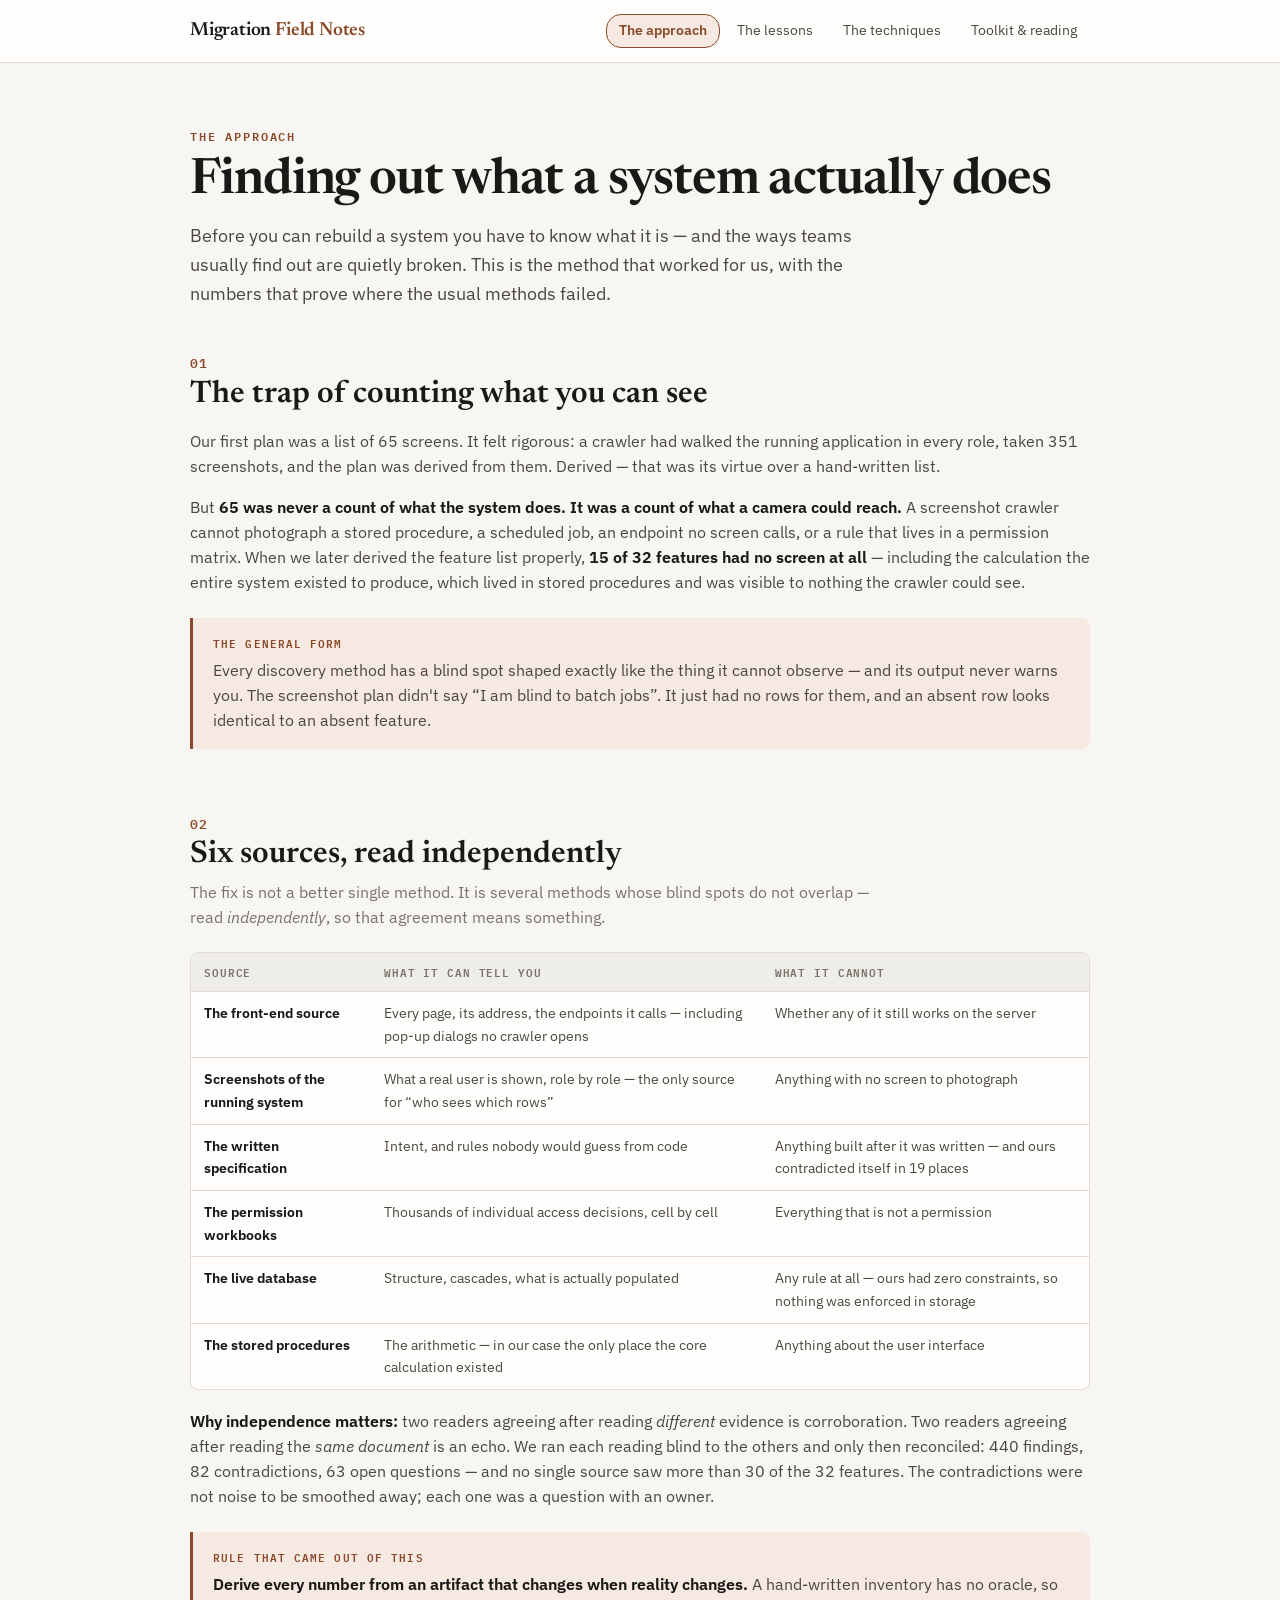
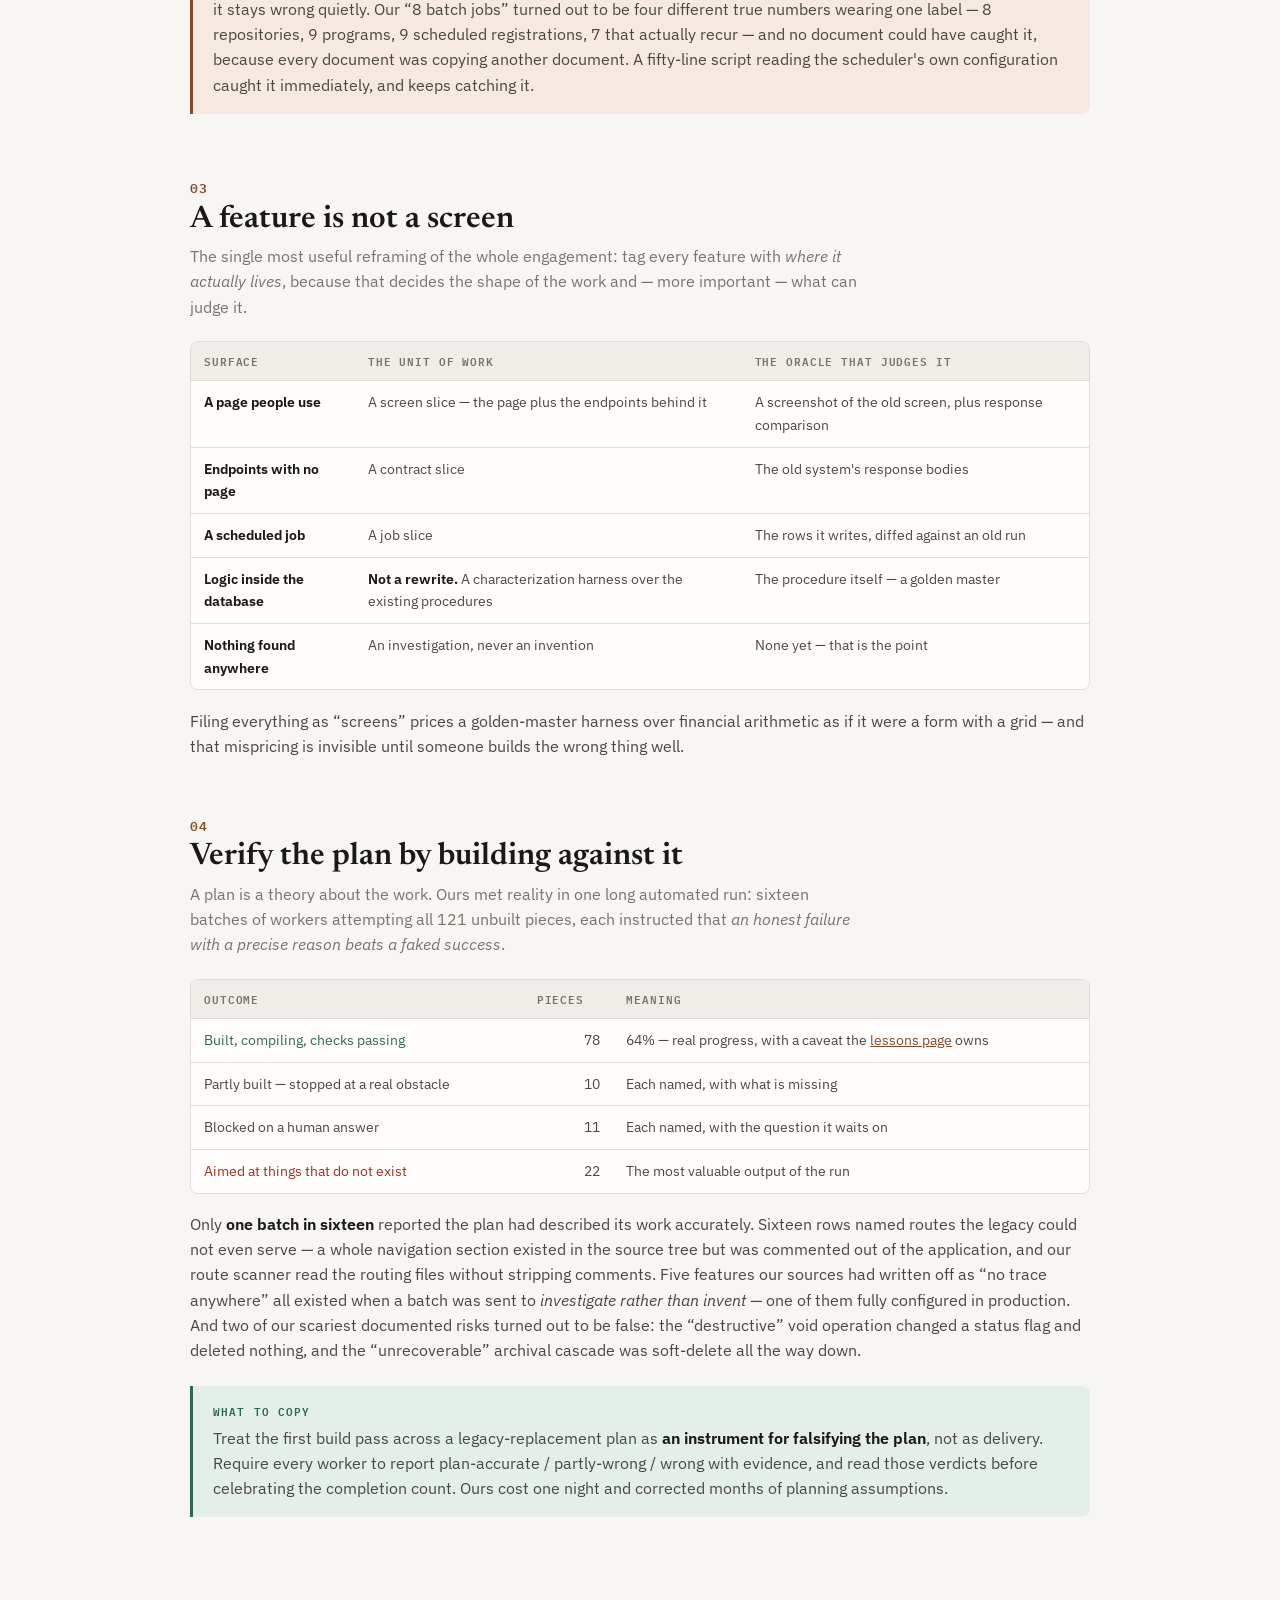
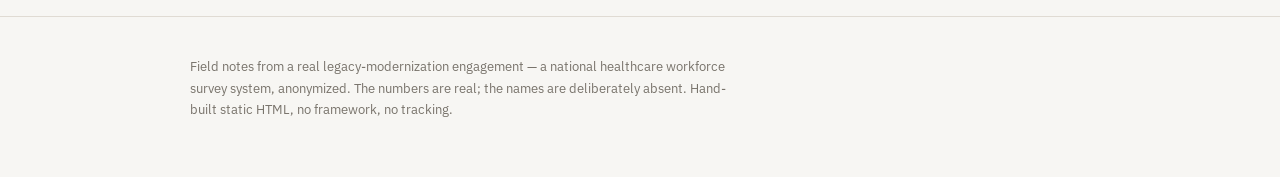
==== approach.html @ 8093899c "Migration Field Notes: first publish A static teaching site on legacy-system migration, drawn from a" ====
<!doctype html>
<html lang="en">
<head>
<meta charset="utf-8">
<meta name="viewport" content="width=device-width,initial-scale=1">
<title>The Approach — Migration Field Notes</title>
<meta name="description" content="How to find out what a legacy system actually does: six independent sources, features versus screens, and verifying the plan by building against it.">
<link rel="preconnect" href="https://fonts.googleapis.com">
<link rel="preconnect" href="https://fonts.gstatic.com" crossorigin>
<link rel="stylesheet" href="https://fonts.googleapis.com/css2?family=Newsreader:wght@400;500;600&family=IBM+Plex+Sans:wght@400;500;600;700&family=IBM+Plex+Mono:wght@400;600&display=swap">
<link rel="stylesheet" href="assets/style.css">
</head>
<body>

<header class="site"><div class="wrap">
  <a class="brand" href="index.html">Migration <span>Field Notes</span></a>
  <nav class="site" aria-label="Site">
    <a href="approach.html" aria-current="page">The approach</a>
    <a href="lessons.html">The lessons</a>
    <a href="techniques.html">The techniques</a>
    <a href="resources.html">Toolkit &amp; reading</a>
  </nav>
</div></header>

<main>
<div class="hero"><div class="wrap">
  <div class="eyebrow">The approach</div>
  <h1>Finding out what a system actually does</h1>
  <p class="lede">Before you can rebuild a system you have to know what it is — and the ways teams
  usually find out are quietly broken. This is the method that worked for us, with the numbers
  that prove where the usual methods failed.</p>
</div></div>

<section><div class="wrap">
  <h2><span class="num">01</span>The trap of counting what you can see</h2>
  <p>Our first plan was a list of 65 screens. It felt rigorous: a crawler had walked the running
  application in every role, taken 351 screenshots, and the plan was derived from them. Derived —
  that was its virtue over a hand-written list.</p>
  <p>But <strong>65 was never a count of what the system does. It was a count of what a camera
  could reach.</strong> A screenshot crawler cannot photograph a stored procedure, a scheduled
  job, an endpoint no screen calls, or a rule that lives in a permission matrix. When we later
  derived the feature list properly, <strong>15 of 32 features had no screen at all</strong> —
  including the calculation the entire system existed to produce, which lived in stored
  procedures and was visible to nothing the crawler could see.</p>
  <div class="callout"><span class="k">The general form</span>
  <p>Every discovery method has a blind spot shaped exactly like the thing it cannot observe —
  and its output never warns you. The screenshot plan didn't say &#8220;I am blind to batch
  jobs&#8221;. It just had no rows for them, and an absent row looks identical to an absent
  feature.</p></div>
</div></section>

<section><div class="wrap">
  <h2><span class="num">02</span>Six sources, read independently</h2>
  <p class="sub">The fix is not a better single method. It is several methods whose blind spots
  do not overlap — read <em>independently</em>, so that agreement means something.</p>

  <div class="tw"><table>
    <thead><tr><th>Source</th><th>What it can tell you</th><th>What it cannot</th></tr></thead>
    <tbody>
    <tr><td><strong>The front-end source</strong></td>
      <td>Every page, its address, the endpoints it calls — including pop-up dialogs no crawler
      opens</td>
      <td>Whether any of it still works on the server</td></tr>
    <tr><td><strong>Screenshots of the running system</strong></td>
      <td>What a real user is shown, role by role — the only source for &#8220;who sees which
      rows&#8221;</td>
      <td>Anything with no screen to photograph</td></tr>
    <tr><td><strong>The written specification</strong></td>
      <td>Intent, and rules nobody would guess from code</td>
      <td>Anything built after it was written — and ours contradicted itself in 19 places</td></tr>
    <tr><td><strong>The permission workbooks</strong></td>
      <td>Thousands of individual access decisions, cell by cell</td>
      <td>Everything that is not a permission</td></tr>
    <tr><td><strong>The live database</strong></td>
      <td>Structure, cascades, what is actually populated</td>
      <td>Any rule at all — ours had zero constraints, so nothing was enforced in storage</td></tr>
    <tr><td><strong>The stored procedures</strong></td>
      <td>The arithmetic — in our case the only place the core calculation existed</td>
      <td>Anything about the user interface</td></tr>
    </tbody>
  </table></div>

  <p><strong>Why independence matters:</strong> two readers agreeing after reading <em>different</em>
  evidence is corroboration. Two readers agreeing after reading the <em>same document</em> is an
  echo. We ran each reading blind to the others and only then reconciled: 440 findings, 82
  contradictions, 63 open questions — and no single source saw more than 30 of the 32 features.
  The contradictions were not noise to be smoothed away; each one was a question with an owner.</p>

  <div class="callout"><span class="k">Rule that came out of this</span>
  <p><strong>Derive every number from an artifact that changes when reality changes.</strong>
  A hand-written inventory has no oracle, so it stays wrong quietly. Our &#8220;8 batch
  jobs&#8221; turned out to be four different true numbers wearing one label — 8 repositories,
  9 programs, 9 scheduled registrations, 7 that actually recur — and no document could have
  caught it, because every document was copying another document. A fifty-line script reading
  the scheduler's own configuration caught it immediately, and keeps catching it.</p></div>
</div></section>

<section><div class="wrap">
  <h2><span class="num">03</span>A feature is not a screen</h2>
  <p class="sub">The single most useful reframing of the whole engagement: tag every feature with
  <em>where it actually lives</em>, because that decides the shape of the work and — more
  important — what can judge it.</p>

  <div class="tw"><table>
    <thead><tr><th>Surface</th><th>The unit of work</th><th>The oracle that judges it</th></tr></thead>
    <tbody>
    <tr><td><strong>A page people use</strong></td><td>A screen slice — the page plus the
      endpoints behind it</td><td>A screenshot of the old screen, plus response comparison</td></tr>
    <tr><td><strong>Endpoints with no page</strong></td><td>A contract slice</td>
      <td>The old system's response bodies</td></tr>
    <tr><td><strong>A scheduled job</strong></td><td>A job slice</td>
      <td>The rows it writes, diffed against an old run</td></tr>
    <tr><td><strong>Logic inside the database</strong></td><td><strong>Not a rewrite.</strong>
      A characterization harness over the existing procedures</td>
      <td>The procedure itself — a golden master</td></tr>
    <tr><td><strong>Nothing found anywhere</strong></td><td>An investigation, never an
      invention</td><td>None yet — that is the point</td></tr>
    </tbody>
  </table></div>

  <p>Filing everything as &#8220;screens&#8221; prices a golden-master harness over financial
  arithmetic as if it were a form with a grid — and that mispricing is invisible until someone
  builds the wrong thing well.</p>
</div></section>

<section><div class="wrap">
  <h2><span class="num">04</span>Verify the plan by building against it</h2>
  <p class="sub">A plan is a theory about the work. Ours met reality in one long automated run:
  sixteen batches of workers attempting all 121 unbuilt pieces, each instructed that <em>an honest
  failure with a precise reason beats a faked success</em>.</p>

  <div class="tw"><table>
    <thead><tr><th>Outcome</th><th class="n">Pieces</th><th>Meaning</th></tr></thead>
    <tbody>
    <tr><td class="ok">Built, compiling, checks passing</td><td class="n">78</td>
      <td>64% — real progress, with a caveat the <a href="lessons.html">lessons page</a> owns</td></tr>
    <tr><td>Partly built — stopped at a real obstacle</td><td class="n">10</td>
      <td>Each named, with what is missing</td></tr>
    <tr><td>Blocked on a human answer</td><td class="n">11</td>
      <td>Each named, with the question it waits on</td></tr>
    <tr><td class="bad">Aimed at things that do not exist</td><td class="n">22</td>
      <td>The most valuable output of the run</td></tr>
    </tbody>
  </table></div>

  <p>Only <strong>one batch in sixteen</strong> reported the plan had described its work
  accurately. Sixteen rows named routes the legacy could not even serve — a whole navigation
  section existed in the source tree but was commented out of the application, and our route
  scanner read the routing files without stripping comments. Five features our sources had
  written off as &#8220;no trace anywhere&#8221; all existed when a batch was sent to
  <em>investigate rather than invent</em> — one of them fully configured in production. And two
  of our scariest documented risks turned out to be false: the &#8220;destructive&#8221; void
  operation changed a status flag and deleted nothing, and the &#8220;unrecoverable&#8221;
  archival cascade was soft-delete all the way down.</p>

  <div class="callout ok"><span class="k">What to copy</span>
  <p>Treat the first build pass across a legacy-replacement plan as <strong>an instrument for
  falsifying the plan</strong>, not as delivery. Require every worker to report
  plan-accurate / partly-wrong / wrong with evidence, and read those verdicts before celebrating
  the completion count. Ours cost one night and corrected months of planning assumptions.</p></div>
</div></section>
</main>

<footer class="site"><div class="wrap">
  <p>Field notes from a real legacy-modernization engagement — a national healthcare workforce
  survey system, anonymized. The numbers are real; the names are deliberately absent. Hand-built
  static HTML, no framework, no tracking.</p>
</div></footer>

</body>
</html>
---- assets/style.css ----
/* Migration Field Notes — hand-built, no framework.
   Light palette on :root; dark via prefers-color-scheme, overridable with data-theme. */
:root{
  --paper:#f7f6f3; --card:#fffefc; --sunk:#efede8;
  --ink:#1a1917; --ink2:#4a4741; --mute:#78736b; --line:#e0dbd3;
  --accent:#8a4a2a; --accent-soft:#f5e9e2;
  --ok:#2d6a4a; --ok-soft:#e4efe9; --ok-line:#b6d4c4;
  --warn:#9a6b14; --warn-soft:#f9efd8;
  --bad:#9c2f22; --bad-soft:#f7e6e3; --bad-line:#e2bdb6;
  --serif:"Newsreader",Georgia,serif;
  --sans:"IBM Plex Sans",system-ui,-apple-system,"Segoe UI",sans-serif;
  --mono:"IBM Plex Mono",ui-monospace,Consolas,monospace;
}
@media (prefers-color-scheme:dark){:root:not([data-theme="light"]){
  --paper:#141310; --card:#1c1b17; --sunk:#24221d;
  --ink:#efede7; --ink2:#c5c1b8; --mute:#928d83; --line:#312e27;
  --accent:#d9895e; --accent-soft:#2a1d15;
  --ok:#7bc09b; --ok-soft:#15241b; --ok-line:#2b4434;
  --warn:#d8b45f; --warn-soft:#282113;
  --bad:#e08a7b; --bad-soft:#2b1915; --bad-line:#4c2a23;
}}
:root[data-theme="dark"]{
  --paper:#141310; --card:#1c1b17; --sunk:#24221d;
  --ink:#efede7; --ink2:#c5c1b8; --mute:#928d83; --line:#312e27;
  --accent:#d9895e; --accent-soft:#2a1d15;
  --ok:#7bc09b; --ok-soft:#15241b; --ok-line:#2b4434;
  --warn:#d8b45f; --warn-soft:#282113;
  --bad:#e08a7b; --bad-soft:#2b1915; --bad-line:#4c2a23;
}
*{box-sizing:border-box}
html{scroll-behavior:smooth}
@media (prefers-reduced-motion:reduce){html{scroll-behavior:auto}}
body{margin:0;background:var(--paper);color:var(--ink);font-family:var(--sans);
     font-size:15.5px;line-height:1.62;-webkit-font-smoothing:antialiased}
.wrap{max-width:980px;margin:0 auto;padding:0 clamp(16px,3.5vw,40px)}
p,li,dd{color:var(--ink2)}
p strong,li strong,td strong,dd strong{color:var(--ink);font-weight:640}
code{font-family:var(--mono);font-size:.85em;background:var(--sunk);padding:.1em .36em;
     border-radius:4px;color:var(--ink);word-break:break-word}
a{color:var(--accent)}
:focus-visible{outline:2px solid var(--accent);outline-offset:2px;border-radius:3px}

/* site chrome */
header.site{border-bottom:1px solid var(--line);background:var(--card)}
header.site .wrap{display:flex;align-items:baseline;gap:18px;flex-wrap:wrap;padding-top:14px;padding-bottom:14px}
.brand{font-family:var(--serif);font-weight:600;font-size:19px;color:var(--ink);text-decoration:none;letter-spacing:-.01em}
.brand span{color:var(--accent)}
nav.site{display:flex;gap:4px;flex-wrap:wrap;margin-left:auto}
nav.site a{font-size:13.5px;padding:5px 12px;border-radius:15px;text-decoration:none;
           color:var(--ink2);border:1px solid transparent}
nav.site a:hover{border-color:var(--line);background:var(--sunk)}
nav.site a[aria-current="page"]{background:var(--accent-soft);color:var(--accent);
                                border-color:var(--accent);font-weight:600}
footer.site{border-top:1px solid var(--line);margin-top:70px;padding:26px 0 44px}
footer.site p{font-size:13px;color:var(--mute);max-width:70ch}

/* headings & hero */
.hero{padding:clamp(34px,6vw,64px) 0 10px}
.eyebrow{font-family:var(--mono);font-size:11.5px;letter-spacing:.16em;text-transform:uppercase;
         color:var(--accent);font-weight:600}
h1{font-family:var(--serif);font-weight:600;font-size:clamp(30px,5.4vw,50px);line-height:1.05;
   letter-spacing:-.022em;margin:.2em 0 .1em;text-wrap:balance}
.lede{font-size:clamp(16px,2vw,18px);color:var(--ink2);max-width:62ch;margin:.7em 0 0}
section{padding:38px 0 6px}
h2{font-family:var(--serif);font-weight:600;font-size:clamp(23px,3.2vw,31px);line-height:1.18;
   margin:0 0 .1em;text-wrap:balance;scroll-margin-top:12px}
h2 .num{font-family:var(--mono);font-size:12.5px;color:var(--accent);display:block;
        letter-spacing:.1em;margin-bottom:6px;font-weight:600}
h3{font-size:17.5px;font-weight:650;margin:1.9em 0 .4em;color:var(--ink)}
.sub{color:var(--mute);max-width:68ch;margin:.4em 0 1.4em}

/* tables */
.tw{overflow-x:auto;margin:1.2em 0;border:1px solid var(--line);border-radius:8px;background:var(--card)}
table{border-collapse:collapse;width:100%;font-size:14px}
th{text-align:left;font-family:var(--mono);font-size:11px;letter-spacing:.08em;
   text-transform:uppercase;color:var(--mute);font-weight:600;padding:10px 13px;
   border-bottom:1px solid var(--line);background:var(--sunk);white-space:nowrap}
td{padding:10px 13px;border-bottom:1px solid var(--line);color:var(--ink2);vertical-align:top;
   font-variant-numeric:tabular-nums}
tr:last-child td{border-bottom:0}
td.n{text-align:right;white-space:nowrap}
td.bad{color:var(--bad)} td.ok{color:var(--ok)}

/* callouts, cards */
.callout{border-left:3px solid var(--accent);background:var(--accent-soft);padding:16px 20px;
         border-radius:0 8px 8px 0;margin:1.5em 0}
.callout.bad{border-color:var(--bad);background:var(--bad-soft)}
.callout.ok{border-color:var(--ok);background:var(--ok-soft)}
.callout p{margin:.35em 0}
.callout p:first-child{margin-top:0}.callout p:last-child{margin-bottom:0}
.callout .k{font-family:var(--mono);font-size:11px;letter-spacing:.1em;text-transform:uppercase;
            color:var(--accent);font-weight:600;display:block;margin-bottom:6px}
.callout.bad .k{color:var(--bad)}.callout.ok .k{color:var(--ok)}
.card{background:var(--card);border:1px solid var(--line);border-radius:10px;
      padding:20px 22px;margin:16px 0}
.card h4{margin:0 0 2px;font-size:17.5px;font-weight:650;color:var(--ink)}
.card .aka{font-family:var(--mono);font-size:11px;letter-spacing:.08em;text-transform:uppercase;
           color:var(--mute);margin-bottom:12px}
.card dl{display:grid;grid-template-columns:minmax(96px,auto) 1fr;gap:8px 18px;margin:0}
.card dt{font-family:var(--mono);font-size:10.5px;letter-spacing:.07em;text-transform:uppercase;
         color:var(--mute);padding-top:3px}
.card dd{margin:0;min-width:0}
.card dd.fit{color:var(--ink)}
.card dd.trap{background:var(--warn-soft);border-left:3px solid var(--warn);
              padding:7px 12px;border-radius:0 5px 5px 0}
@media (max-width:640px){.card dl{grid-template-columns:1fr;gap:2px 0}.card dt{padding-top:10px}}

/* index tiles */
.tiles{display:grid;grid-template-columns:repeat(auto-fit,minmax(240px,1fr));gap:14px;margin:1.6em 0}
.tile{display:block;background:var(--card);border:1px solid var(--line);border-radius:10px;
      padding:18px 20px;text-decoration:none}
.tile:hover{border-color:var(--accent)}
.tile b{display:block;font-size:16.5px;color:var(--ink);font-weight:650;margin-bottom:4px}
.tile span{font-size:13.5px;color:var(--ink2)}
.tile .go{display:block;margin-top:10px;font-family:var(--mono);font-size:12px;color:var(--accent)}

figure{margin:1.5em 0 2em;padding:22px;border:1px solid var(--line);border-radius:10px;background:var(--card)}
figcaption{font-size:13px;color:var(--mute);margin-top:14px;max-width:72ch}
ol.order{padding-left:1.3em}
ol.order li{margin:.55em 0}
ol.order .t{font-family:var(--mono);font-size:11px;color:var(--mute)}
ul.rd{list-style:none;padding:0;margin:.2em 0 0;display:flex;flex-direction:column;gap:4px}
ul.rd li{font-size:13.5px}
ul.rd li b{font-weight:600;color:var(--ink)}
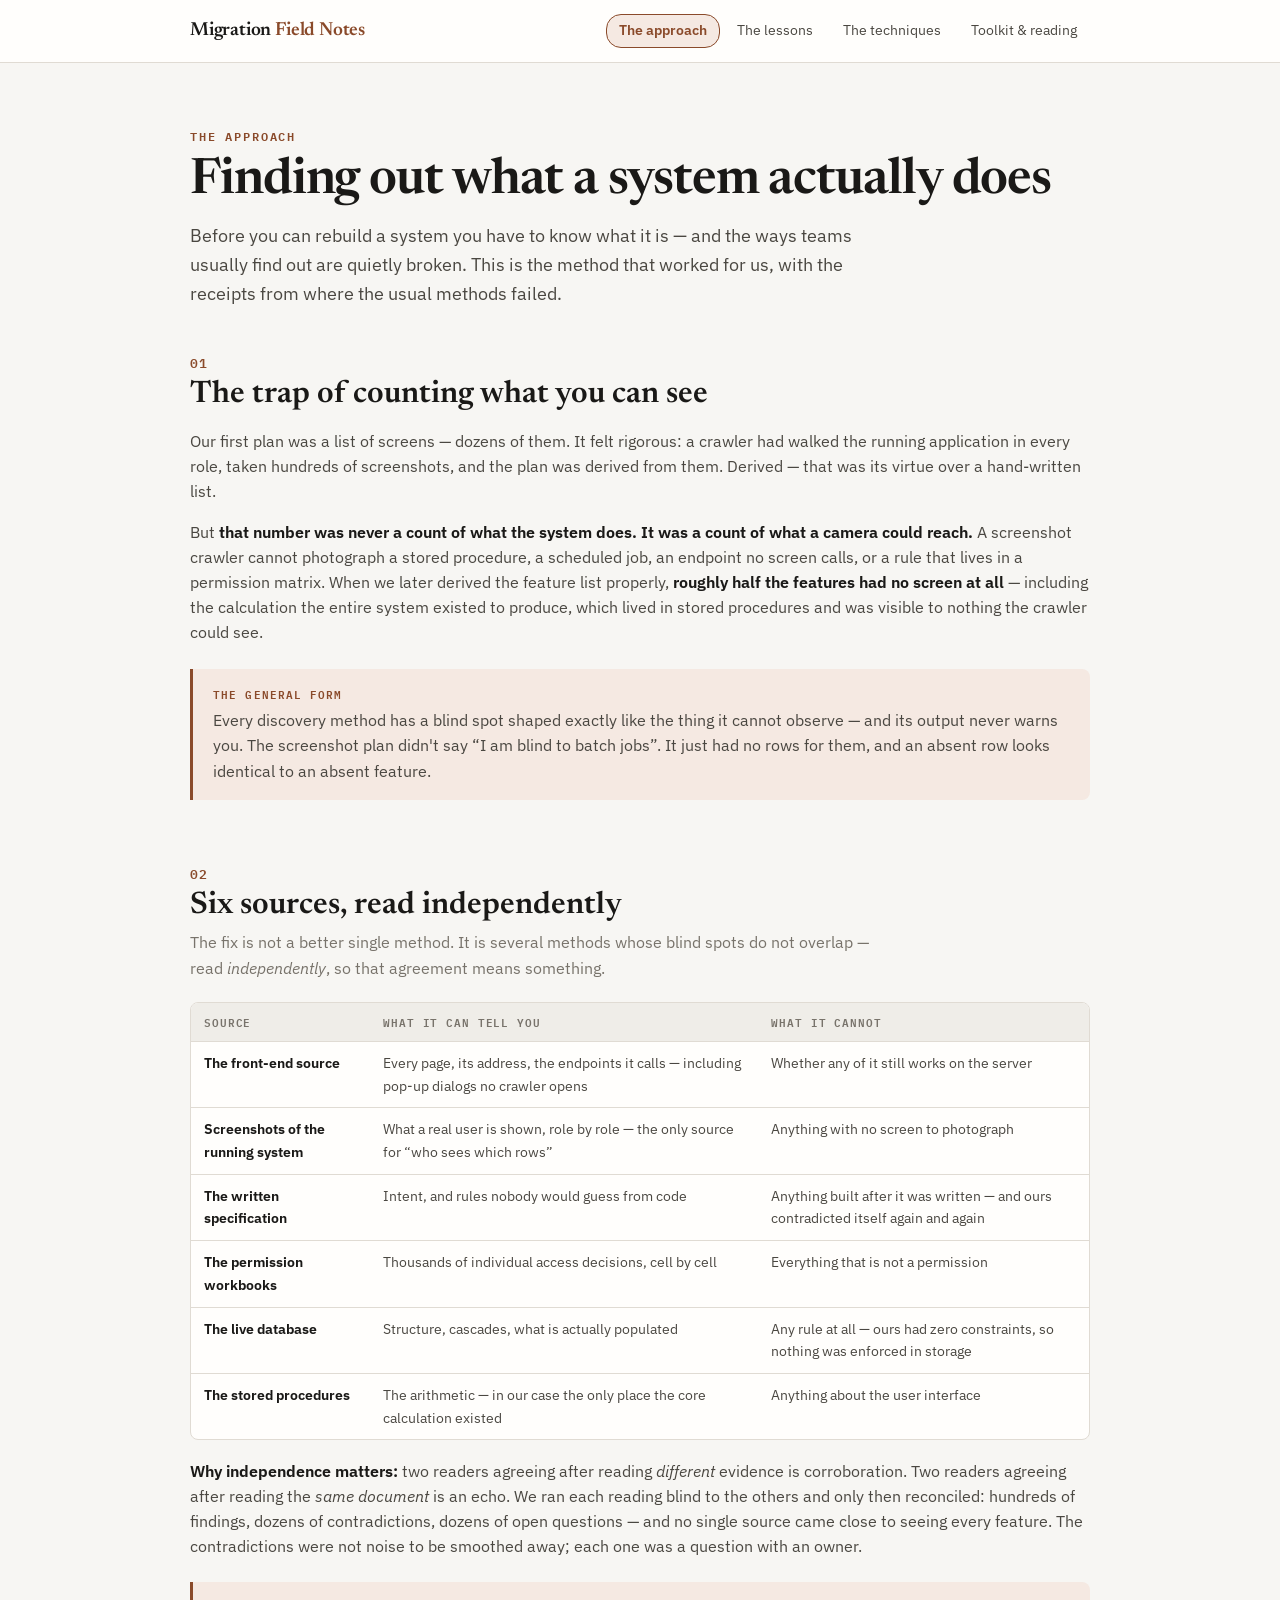
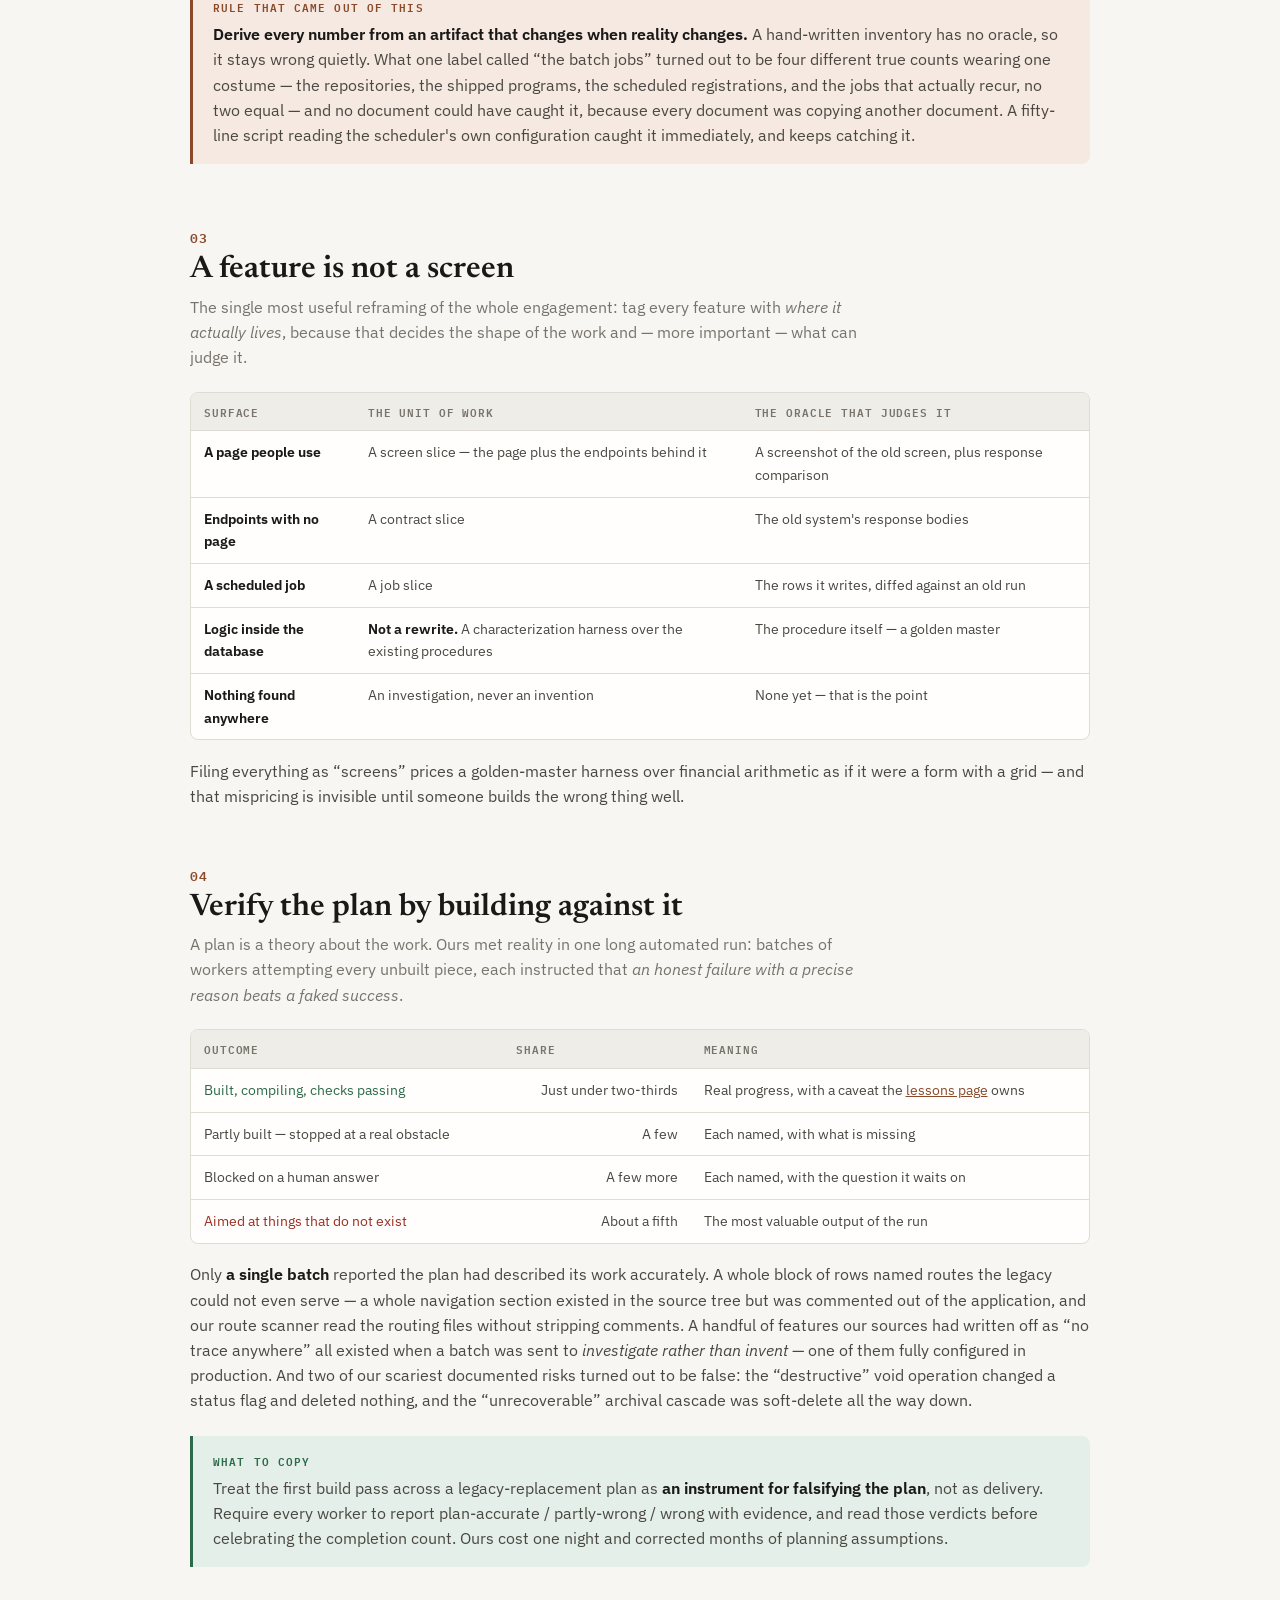
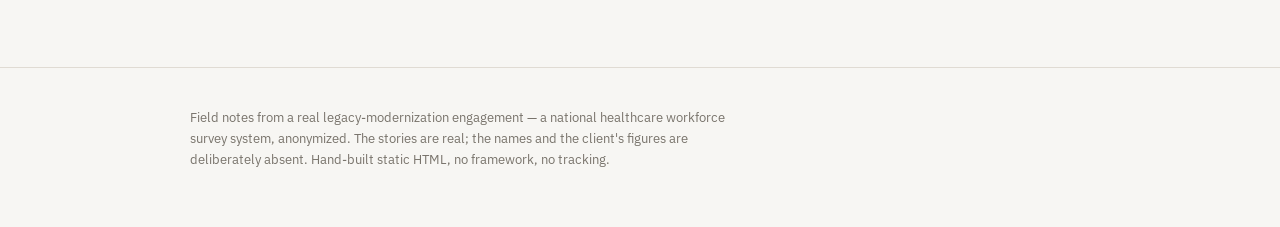
==== commit 16f86361: "Replace exact engagement figures with honest magnitudes The anonymization line moves: not only names" ====
--- a/approach.html
+++ b/approach.html
@@ -27,19 +27,19 @@
   <div class="eyebrow">The approach</div>
   <h1>Finding out what a system actually does</h1>
   <p class="lede">Before you can rebuild a system you have to know what it is — and the ways teams
-  usually find out are quietly broken. This is the method that worked for us, with the numbers
-  that prove where the usual methods failed.</p>
+  usually find out are quietly broken. This is the method that worked for us, with the receipts
+  from where the usual methods failed.</p>
 </div></div>
 
 <section><div class="wrap">
   <h2><span class="num">01</span>The trap of counting what you can see</h2>
-  <p>Our first plan was a list of 65 screens. It felt rigorous: a crawler had walked the running
-  application in every role, taken 351 screenshots, and the plan was derived from them. Derived —
+  <p>Our first plan was a list of screens — dozens of them. It felt rigorous: a crawler had walked the running
+  application in every role, taken hundreds of screenshots, and the plan was derived from them. Derived —
   that was its virtue over a hand-written list.</p>
-  <p>But <strong>65 was never a count of what the system does. It was a count of what a camera
+  <p>But <strong>that number was never a count of what the system does. It was a count of what a camera
   could reach.</strong> A screenshot crawler cannot photograph a stored procedure, a scheduled
   job, an endpoint no screen calls, or a rule that lives in a permission matrix. When we later
-  derived the feature list properly, <strong>15 of 32 features had no screen at all</strong> —
+  derived the feature list properly, <strong>roughly half the features had no screen at all</strong> —
   including the calculation the entire system existed to produce, which lived in stored
   procedures and was visible to nothing the crawler could see.</p>
   <div class="callout"><span class="k">The general form</span>
@@ -67,7 +67,7 @@
       <td>Anything with no screen to photograph</td></tr>
     <tr><td><strong>The written specification</strong></td>
       <td>Intent, and rules nobody would guess from code</td>
-      <td>Anything built after it was written — and ours contradicted itself in 19 places</td></tr>
+      <td>Anything built after it was written — and ours contradicted itself again and again</td></tr>
     <tr><td><strong>The permission workbooks</strong></td>
       <td>Thousands of individual access decisions, cell by cell</td>
       <td>Everything that is not a permission</td></tr>
@@ -82,15 +82,17 @@
 
   <p><strong>Why independence matters:</strong> two readers agreeing after reading <em>different</em>
   evidence is corroboration. Two readers agreeing after reading the <em>same document</em> is an
-  echo. We ran each reading blind to the others and only then reconciled: 440 findings, 82
-  contradictions, 63 open questions — and no single source saw more than 30 of the 32 features.
+  echo. We ran each reading blind to the others and only then reconciled: hundreds of findings, dozens of
+  contradictions, dozens of open questions — and no single source came close to seeing every
+  feature.
   The contradictions were not noise to be smoothed away; each one was a question with an owner.</p>
 
   <div class="callout"><span class="k">Rule that came out of this</span>
   <p><strong>Derive every number from an artifact that changes when reality changes.</strong>
-  A hand-written inventory has no oracle, so it stays wrong quietly. Our &#8220;8 batch
-  jobs&#8221; turned out to be four different true numbers wearing one label — 8 repositories,
-  9 programs, 9 scheduled registrations, 7 that actually recur — and no document could have
+  A hand-written inventory has no oracle, so it stays wrong quietly. What one label called &#8220;the batch
+  jobs&#8221; turned out to be four different true counts wearing one costume — the repositories,
+  the shipped programs, the scheduled registrations, and the jobs that actually recur, no two
+  equal — and no document could have
   caught it, because every document was copying another document. A fifty-line script reading
   the scheduler's own configuration caught it immediately, and keeps catching it.</p></div>
 </div></section>
@@ -126,27 +128,27 @@
 <section><div class="wrap">
   <h2><span class="num">04</span>Verify the plan by building against it</h2>
   <p class="sub">A plan is a theory about the work. Ours met reality in one long automated run:
-  sixteen batches of workers attempting all 121 unbuilt pieces, each instructed that <em>an honest
+  batches of workers attempting every unbuilt piece, each instructed that <em>an honest
   failure with a precise reason beats a faked success</em>.</p>
 
   <div class="tw"><table>
-    <thead><tr><th>Outcome</th><th class="n">Pieces</th><th>Meaning</th></tr></thead>
+    <thead><tr><th>Outcome</th><th class="n">Share</th><th>Meaning</th></tr></thead>
     <tbody>
-    <tr><td class="ok">Built, compiling, checks passing</td><td class="n">78</td>
-      <td>64% — real progress, with a caveat the <a href="lessons.html">lessons page</a> owns</td></tr>
-    <tr><td>Partly built — stopped at a real obstacle</td><td class="n">10</td>
+    <tr><td class="ok">Built, compiling, checks passing</td><td class="n">Just under two-thirds</td>
+      <td>Real progress, with a caveat the <a href="lessons.html">lessons page</a> owns</td></tr>
+    <tr><td>Partly built — stopped at a real obstacle</td><td class="n">A few</td>
       <td>Each named, with what is missing</td></tr>
-    <tr><td>Blocked on a human answer</td><td class="n">11</td>
+    <tr><td>Blocked on a human answer</td><td class="n">A few more</td>
       <td>Each named, with the question it waits on</td></tr>
-    <tr><td class="bad">Aimed at things that do not exist</td><td class="n">22</td>
+    <tr><td class="bad">Aimed at things that do not exist</td><td class="n">About a fifth</td>
       <td>The most valuable output of the run</td></tr>
     </tbody>
   </table></div>
 
-  <p>Only <strong>one batch in sixteen</strong> reported the plan had described its work
-  accurately. Sixteen rows named routes the legacy could not even serve — a whole navigation
+  <p>Only <strong>a single batch</strong> reported the plan had described its work
+  accurately. A whole block of rows named routes the legacy could not even serve — a whole navigation
   section existed in the source tree but was commented out of the application, and our route
-  scanner read the routing files without stripping comments. Five features our sources had
+  scanner read the routing files without stripping comments. A handful of features our sources had
   written off as &#8220;no trace anywhere&#8221; all existed when a batch was sent to
   <em>investigate rather than invent</em> — one of them fully configured in production. And two
   of our scariest documented risks turned out to be false: the &#8220;destructive&#8221; void
@@ -163,7 +165,8 @@
 
 <footer class="site"><div class="wrap">
   <p>Field notes from a real legacy-modernization engagement — a national healthcare workforce
-  survey system, anonymized. The numbers are real; the names are deliberately absent. Hand-built
+  survey system, anonymized. The stories are real; the names and the client's figures are
+  deliberately absent. Hand-built
   static HTML, no framework, no tracking.</p>
 </div></footer>
 
